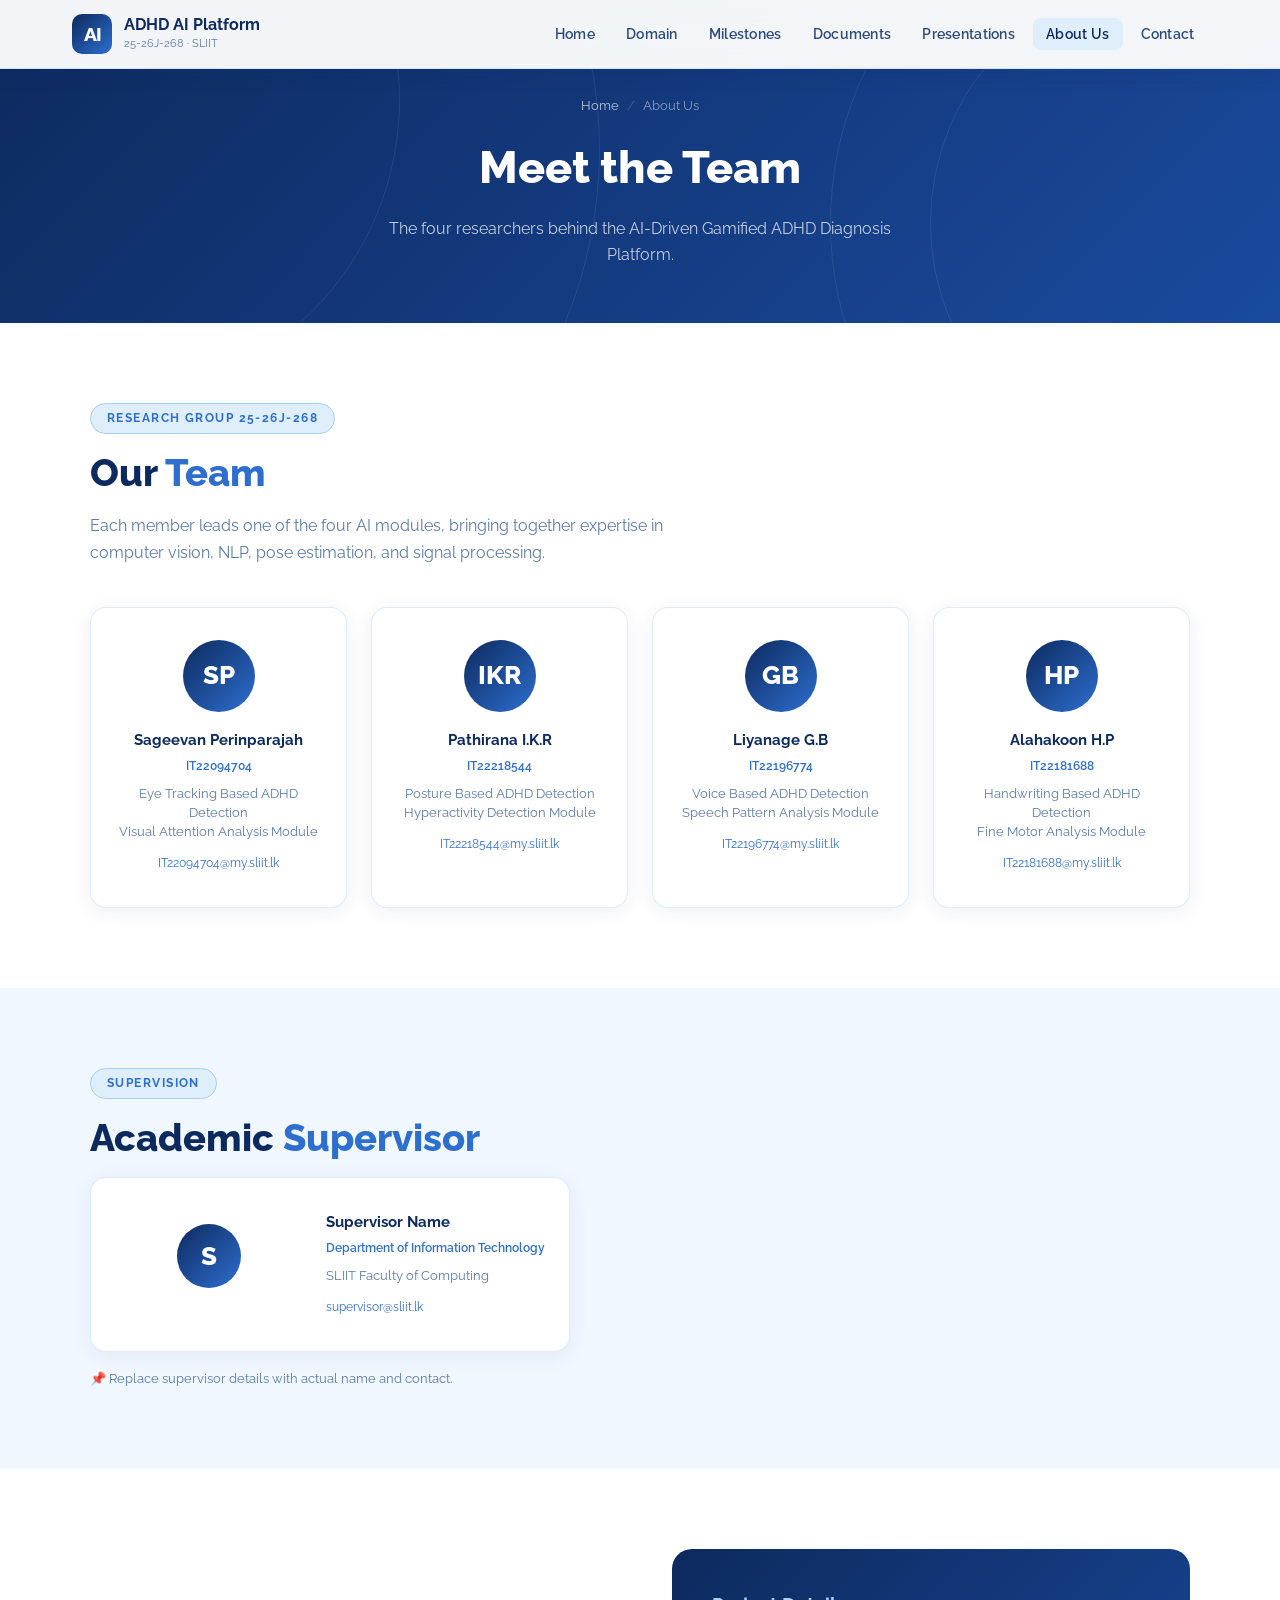
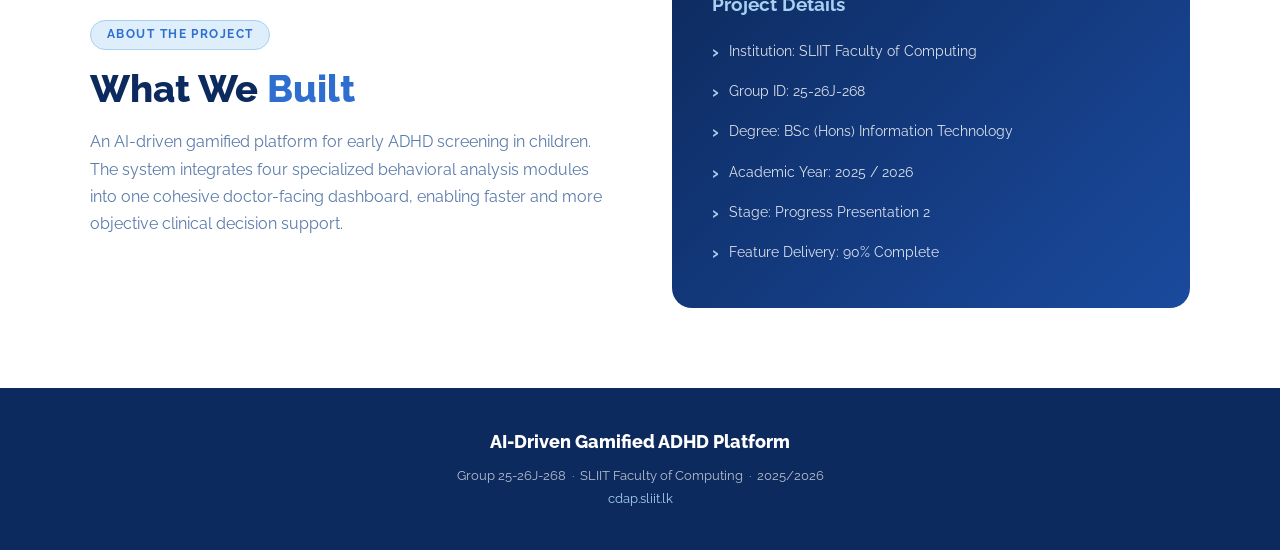
==== pages/about.html @ 0d10deef "first" ====
<!DOCTYPE html>
<html lang="en">
<head>
  <meta charset="UTF-8" />
  <meta name="viewport" content="width=device-width, initial-scale=1.0" />
  <title>About Us | ADHD AI Platform</title>
  <link rel="stylesheet" href="../assets/css/style.css" />
</head>
<body>

<nav>
  <div class="nav-inner">
    <a href="../index.html" class="nav-brand">
      <div class="nav-brand-icon">AI</div>
      <div>
        <div class="nav-brand-text">ADHD AI Platform</div>
        <div class="nav-brand-sub">25-26J-268 · SLIIT</div>
      </div>
    </a>
    <ul class="nav-links">
      <li><a href="../index.html">Home</a></li>
      <li><a href="domain.html">Domain</a></li>
      <li><a href="milestones.html">Milestones</a></li>
      <li><a href="documents.html">Documents</a></li>
      <li><a href="presentations.html">Presentations</a></li>
      <li><a href="about.html">About Us</a></li>
      <li><a href="contact.html">Contact</a></li>
    </ul>
    <div class="hamburger"><span></span><span></span><span></span></div>
  </div>
</nav>

<div class="page-hero">
  <div class="page-hero-waves">
    <div class="wave"></div><div class="wave"></div>
    <div class="wave"></div><div class="wave"></div>
  </div>
  <div class="page-hero-inner">
    <div class="breadcrumb"><a href="../index.html">Home</a><span class="breadcrumb-sep">/</span>About Us</div>
    <h1>Meet the Team</h1>
    <p>The four researchers behind the AI-Driven Gamified ADHD Diagnosis Platform.</p>
  </div>
</div>

<section class="section">
  <div class="section-inner">
    <span class="section-tag">Research Group 25-26J-268</span>
    <h2 class="section-title">Our <span>Team</span></h2>
    <p class="section-desc" style="margin-bottom:2.5rem">Each member leads one of the four AI modules, bringing together expertise in computer vision, NLP, pose estimation, and signal processing.</p>
    <div class="team-grid">

      <div class="team-card">
        <div class="team-avatar">SP</div>
        <div class="team-name">Sageevan Perinparajah</div>
        <div class="team-id">IT22094704</div>
        <div class="team-role">Eye Tracking Based ADHD Detection<br>Visual Attention Analysis Module</div>
        <a href="mailto:IT22094704@my.sliit.lk" class="team-email">IT22094704@my.sliit.lk</a>
      </div>

      <div class="team-card">
        <div class="team-avatar">IKR</div>
        <div class="team-name">Pathirana I.K.R</div>
        <div class="team-id">IT22218544</div>
        <div class="team-role">Posture Based ADHD Detection<br>Hyperactivity Detection Module</div>
        <a href="mailto:IT22218544@my.sliit.lk" class="team-email">IT22218544@my.sliit.lk</a>
      </div>

      <div class="team-card">
        <div class="team-avatar">GB</div>
        <div class="team-name">Liyanage G.B</div>
        <div class="team-id">IT22196774</div>
        <div class="team-role">Voice Based ADHD Detection<br>Speech Pattern Analysis Module</div>
        <a href="mailto:IT22196774@my.sliit.lk" class="team-email">IT22196774@my.sliit.lk</a>
      </div>

      <div class="team-card">
        <div class="team-avatar">HP</div>
        <div class="team-name">Alahakoon H.P</div>
        <div class="team-id">IT22181688</div>
        <div class="team-role">Handwriting Based ADHD Detection<br>Fine Motor Analysis Module</div>
        <a href="mailto:IT22181688@my.sliit.lk" class="team-email">IT22181688@my.sliit.lk</a>
      </div>

    </div>
  </div>
</section>

<!-- SUPERVISOR -->
<section class="section section-alt">
  <div class="section-inner">
    <span class="section-tag">Supervision</span>
    <h2 class="section-title">Academic <span>Supervisor</span></h2>
    <div style="max-width:480px">
      <div class="team-card" style="text-align:left;display:flex;align-items:center;gap:1.5rem">
        <div class="team-avatar" style="width:64px;height:64px;flex-shrink:0">S</div>
        <div>
          <div class="team-name">Supervisor Name</div>
          <div class="team-id">Department of Information Technology</div>
          <div class="team-role">SLIIT Faculty of Computing</div>
          <a href="mailto:supervisor@sliit.lk" class="team-email">supervisor@sliit.lk</a>
        </div>
      </div>
      <p style="font-size:0.82rem;color:var(--text-light);margin-top:1rem">📌 Replace supervisor details with actual name and contact.</p>
    </div>
  </div>
</section>

<!-- PROJECT SUMMARY -->
<section class="section">
  <div class="section-inner">
    <div class="two-col">
      <div>
        <span class="section-tag">About the Project</span>
        <h2 class="section-title">What We <span>Built</span></h2>
        <p class="section-desc">An AI-driven gamified platform for early ADHD screening in children. The system integrates four specialized behavioral analysis modules into one cohesive doctor-facing dashboard, enabling faster and more objective clinical decision support.</p>
      </div>
      <div>
        <div class="highlight-box">
          <h3>Project Details</h3>
          <ul class="highlight-list">
            <li>Institution: SLIIT Faculty of Computing</li>
            <li>Group ID: 25-26J-268</li>
            <li>Degree: BSc (Hons) Information Technology</li>
            <li>Academic Year: 2025 / 2026</li>
            <li>Stage: Progress Presentation 2</li>
            <li>Feature Delivery: 90% Complete</li>
          </ul>
        </div>
      </div>
    </div>
  </div>
</section>

<footer>
  <div class="footer-brand">AI-Driven Gamified ADHD Platform</div>
  <p>Group 25-26J-268 &nbsp;·&nbsp; SLIIT Faculty of Computing &nbsp;·&nbsp; 2025/2026<br>
  <a href="http://cdap.sliit.lk/">cdap.sliit.lk</a></p>
</footer>

<script src="../assets/js/main.js"></script>
</body>
</html>
---- assets/css/style.css ----
@import url('https://fonts.googleapis.com/css2?family=Raleway:wght@300;400;500;600;700;800;900&family=Source+Serif+4:ital,wght@0,300;0,400;0,600;1,300&display=swap');

:root {
  --navy: #0d2a5e;
  --blue: #1a4a9e;
  --mid-blue: #2d6ecf;
  --sky: #5ba4e0;
  --light-blue: #a8d0f0;
  --pale: #deeefa;
  --white: #ffffff;
  --text-dark: #0b1f47;
  --text-mid: #2c4a7a;
  --text-light: #5a7aaa;
  --accent-red: #e03030;
  --bg-light: #f0f7ff;
  --shadow: rgba(13,42,94,0.15);
  --transition: 0.3s cubic-bezier(0.4,0,0.2,1);
}

*, *::before, *::after { box-sizing: border-box; margin: 0; padding: 0; }

html { scroll-behavior: smooth; }

body {
  font-family: 'Raleway', sans-serif;
  color: var(--text-dark);
  background: var(--white);
  overflow-x: hidden;
  line-height: 1.6;
}

/* ── NAV ── */
nav {
  position: fixed; top: 0; left: 0; right: 0; z-index: 1000;
  background: rgba(255,255,255,0.95);
  backdrop-filter: blur(12px);
  border-bottom: 1px solid rgba(90,164,224,0.2);
  box-shadow: 0 2px 20px var(--shadow);
}
.nav-inner {
  max-width: 1200px; margin: 0 auto;
  display: flex; align-items: center; justify-content: space-between;
  padding: 0 2rem; height: 68px;
}
.nav-brand {
  display: flex; align-items: center; gap: 0.75rem;
  text-decoration: none;
}
.nav-brand-icon {
  width: 40px; height: 40px; background: linear-gradient(135deg, var(--navy), var(--mid-blue));
  border-radius: 10px; display: flex; align-items: center; justify-content: center;
  font-size: 1.2rem; color: white; font-weight: 800; letter-spacing: -1px;
}
.nav-brand-text { font-size: 1rem; font-weight: 700; color: var(--navy); line-height: 1.2; }
.nav-brand-sub { font-size: 0.7rem; color: var(--text-light); font-weight: 400; }

.nav-links { display: flex; gap: 0.25rem; list-style: none; }
.nav-links a {
  text-decoration: none; color: var(--text-mid); font-size: 0.85rem; font-weight: 600;
  padding: 0.5rem 0.85rem; border-radius: 8px; transition: var(--transition);
  letter-spacing: 0.02em;
}
.nav-links a:hover, .nav-links a.active {
  background: var(--pale); color: var(--navy);
}
.hamburger { display: none; flex-direction: column; gap: 5px; cursor: pointer; padding: 4px; }
.hamburger span { width: 24px; height: 2px; background: var(--navy); border-radius: 2px; transition: var(--transition); }

/* ── HERO ── */
.hero {
  min-height: 100vh;
  background: linear-gradient(135deg, var(--navy) 0%, var(--blue) 50%, #1e5fba 100%);
  position: relative; overflow: hidden;
  display: flex; align-items: center; justify-content: center;
  padding-top: 68px;
}
.hero-waves {
  position: absolute; inset: 0; pointer-events: none; overflow: hidden;
}
.wave {
  position: absolute; border-radius: 50%;
  border: 1px solid rgba(255,255,255,0.08);
  animation: waveExpand 8s ease-in-out infinite;
}
.wave:nth-child(1) { width: 600px; height: 600px; top: -200px; left: -200px; animation-delay: 0s; }
.wave:nth-child(2) { width: 900px; height: 900px; top: -300px; left: -300px; animation-delay: 2s; }
.wave:nth-child(3) { width: 500px; height: 500px; bottom: -150px; right: -150px; animation-delay: 4s; }
.wave:nth-child(4) { width: 700px; height: 700px; bottom: -250px; right: -250px; animation-delay: 1s; }
@keyframes waveExpand {
  0%,100% { transform: scale(1); opacity: 0.5; }
  50% { transform: scale(1.05); opacity: 1; }
}
.hero-content {
  position: relative; z-index: 10; text-align: center;
  max-width: 900px; padding: 3rem 2rem;
}
.hero-badge {
  display: inline-flex; align-items: center; gap: 0.5rem;
  background: rgba(255,255,255,0.15); backdrop-filter: blur(10px);
  border: 1px solid rgba(255,255,255,0.25); border-radius: 100px;
  padding: 0.4rem 1.2rem; margin-bottom: 2rem;
  color: rgba(255,255,255,0.9); font-size: 0.8rem; font-weight: 600; letter-spacing: 0.1em;
  text-transform: uppercase;
}
.hero-badge-dot { width: 6px; height: 6px; background: var(--light-blue); border-radius: 50%; animation: pulse 2s infinite; }
@keyframes pulse { 0%,100% { opacity: 1; } 50% { opacity: 0.3; } }

.hero h1 {
  font-size: clamp(2rem, 5vw, 3.5rem); font-weight: 800;
  color: white; line-height: 1.15; margin-bottom: 1.5rem;
  text-shadow: 0 2px 20px rgba(0,0,0,0.2);
}
.hero h1 em { font-style: normal; color: var(--light-blue); }
.hero-sub {
  font-size: 1.05rem; color: rgba(255,255,255,0.8); max-width: 680px;
  margin: 0 auto 2.5rem; font-weight: 400; line-height: 1.7;
}
.hero-id {
  font-size: 0.85rem; color: rgba(255,255,255,0.5); margin-bottom: 2.5rem; letter-spacing: 0.05em;
}
.hero-ctas { display: flex; gap: 1rem; justify-content: center; flex-wrap: wrap; margin-bottom: 3.5rem; }
.btn-primary {
  background: white; color: var(--navy); padding: 0.85rem 2rem;
  border-radius: 100px; font-weight: 700; font-size: 0.9rem;
  text-decoration: none; transition: var(--transition);
  box-shadow: 0 4px 20px rgba(0,0,0,0.2);
}
.btn-primary:hover { transform: translateY(-2px); box-shadow: 0 8px 30px rgba(0,0,0,0.3); }
.btn-outline {
  border: 1.5px solid rgba(255,255,255,0.5); color: white; padding: 0.85rem 2rem;
  border-radius: 100px; font-weight: 600; font-size: 0.9rem;
  text-decoration: none; transition: var(--transition);
}
.btn-outline:hover { background: rgba(255,255,255,0.1); border-color: white; }

.hero-stats {
  display: flex; gap: 2.5rem; justify-content: center; flex-wrap: wrap;
}
.stat { text-align: center; }
.stat-num { font-size: 2rem; font-weight: 800; color: white; display: block; }
.stat-label { font-size: 0.75rem; color: rgba(255,255,255,0.6); font-weight: 500; letter-spacing: 0.05em; text-transform: uppercase; }

/* ── SECTIONS ── */
.section { padding: 5rem 2rem; }
.section-inner { max-width: 1100px; margin: 0 auto; }
.section-alt { background: var(--bg-light); }

.section-tag {
  display: inline-block; background: var(--pale); color: var(--mid-blue);
  font-size: 0.75rem; font-weight: 700; letter-spacing: 0.12em; text-transform: uppercase;
  padding: 0.3rem 1rem; border-radius: 100px; margin-bottom: 1rem;
  border: 1px solid var(--light-blue);
}
.section-title {
  font-size: clamp(1.6rem, 3.5vw, 2.4rem); font-weight: 800; color: var(--navy);
  line-height: 1.2; margin-bottom: 1rem;
}
.section-title span { color: var(--mid-blue); }
.section-desc { font-size: 1rem; color: var(--text-light); max-width: 600px; line-height: 1.7; }

/* ── CARDS ── */
.cards-grid { display: grid; grid-template-columns: repeat(auto-fill, minmax(260px, 1fr)); gap: 1.5rem; margin-top: 2.5rem; }
.card {
  background: white; border-radius: 16px; padding: 1.75rem;
  border: 1px solid rgba(90,164,224,0.2);
  box-shadow: 0 4px 20px rgba(13,42,94,0.07);
  transition: var(--transition);
}
.card:hover { transform: translateY(-4px); box-shadow: 0 12px 40px rgba(13,42,94,0.14); border-color: var(--sky); }
.card-icon {
  width: 50px; height: 50px; background: linear-gradient(135deg, var(--pale), var(--light-blue));
  border-radius: 14px; display: flex; align-items: center; justify-content: center;
  font-size: 1.4rem; margin-bottom: 1.2rem;
}
.card h3 { font-size: 1rem; font-weight: 700; color: var(--navy); margin-bottom: 0.6rem; }
.card p { font-size: 0.88rem; color: var(--text-light); line-height: 1.6; }

/* ── TWO COL ── */
.two-col { display: grid; grid-template-columns: 1fr 1fr; gap: 4rem; align-items: center; }
.two-col.reverse { direction: rtl; }
.two-col.reverse > * { direction: ltr; }
@media(max-width:768px) {
  .two-col { grid-template-columns: 1fr; gap: 2rem; }
  .two-col.reverse { direction: ltr; }
}

/* ── HIGHLIGHT BOX ── */
.highlight-box {
  background: linear-gradient(135deg, var(--navy), var(--blue));
  border-radius: 20px; padding: 2.5rem; color: white;
}
.highlight-box h3 { font-size: 1.2rem; font-weight: 700; margin-bottom: 1rem; color: var(--light-blue); }
.highlight-box p { font-size: 0.92rem; line-height: 1.7; color: rgba(255,255,255,0.85); }
.highlight-list { list-style: none; display: flex; flex-direction: column; gap: 0.6rem; margin-top: 1rem; }
.highlight-list li { display: flex; align-items: center; gap: 0.6rem; font-size: 0.88rem; color: rgba(255,255,255,0.85); }
.highlight-list li::before { content: '›'; color: var(--light-blue); font-size: 1.2rem; font-weight: 700; }

/* ── TIMELINE ── */
.timeline { position: relative; padding-left: 2rem; margin-top: 2.5rem; }
.timeline::before { content: ''; position: absolute; left: 0; top: 0; bottom: 0; width: 2px; background: linear-gradient(to bottom, var(--mid-blue), var(--light-blue)); }
.timeline-item { position: relative; padding: 0 0 2.5rem 2rem; }
.timeline-item:last-child { padding-bottom: 0; }
.timeline-dot {
  position: absolute; left: -2rem; top: 0; transform: translateX(50%);
  width: 14px; height: 14px; background: var(--mid-blue); border-radius: 50%;
  border: 3px solid white; box-shadow: 0 0 0 3px var(--light-blue);
}
.timeline-date { font-size: 0.75rem; font-weight: 700; color: var(--mid-blue); text-transform: uppercase; letter-spacing: 0.08em; margin-bottom: 0.35rem; }
.timeline-title { font-size: 1rem; font-weight: 700; color: var(--navy); margin-bottom: 0.4rem; }
.timeline-desc { font-size: 0.87rem; color: var(--text-light); line-height: 1.6; }
.timeline-mark { display: inline-block; font-size: 0.75rem; font-weight: 700; padding: 0.15rem 0.6rem; border-radius: 100px; margin-top: 0.4rem; }
.mark-done { background: #e6f4ea; color: #2e7d32; }
.mark-progress { background: #fff3e0; color: #e65100; }
.mark-pending { background: var(--pale); color: var(--mid-blue); }

/* ── TABLE ── */
.doc-table { width: 100%; border-collapse: collapse; margin-top: 2rem; }
.doc-table th {
  background: var(--navy); color: white; padding: 0.85rem 1.2rem;
  text-align: left; font-size: 0.8rem; font-weight: 700; letter-spacing: 0.06em; text-transform: uppercase;
}
.doc-table th:first-child { border-radius: 10px 0 0 0; }
.doc-table th:last-child { border-radius: 0 10px 0 0; }
.doc-table td { padding: 0.85rem 1.2rem; border-bottom: 1px solid rgba(90,164,224,0.15); font-size: 0.88rem; color: var(--text-mid); vertical-align: middle; }
.doc-table tr:hover td { background: var(--bg-light); }
.doc-link { color: var(--mid-blue); text-decoration: none; font-weight: 600; transition: var(--transition); }
.doc-link:hover { color: var(--navy); text-decoration: underline; }
.badge {
  display: inline-block; font-size: 0.7rem; font-weight: 700; padding: 0.2rem 0.6rem;
  border-radius: 100px; text-transform: uppercase; letter-spacing: 0.05em;
}
.badge-done { background: #e6f4ea; color: #2e7d32; }
.badge-pending { background: var(--pale); color: var(--mid-blue); }

/* ── TEAM ── */
.team-grid { display: grid; grid-template-columns: repeat(auto-fill, minmax(230px, 1fr)); gap: 1.5rem; margin-top: 2.5rem; }
.team-card {
  background: white; border-radius: 16px; padding: 2rem 1.5rem; text-align: center;
  border: 1px solid rgba(90,164,224,0.2); box-shadow: 0 4px 20px rgba(13,42,94,0.07);
  transition: var(--transition);
}
.team-card:hover { transform: translateY(-4px); box-shadow: 0 12px 40px rgba(13,42,94,0.14); }
.team-avatar {
  width: 72px; height: 72px; border-radius: 50%; margin: 0 auto 1rem;
  display: flex; align-items: center; justify-content: center;
  font-size: 1.6rem; font-weight: 800; color: white;
  background: linear-gradient(135deg, var(--navy), var(--mid-blue));
  font-family: 'Raleway', sans-serif;
}
.team-name { font-size: 0.95rem; font-weight: 700; color: var(--navy); margin-bottom: 0.25rem; }
.team-id { font-size: 0.78rem; color: var(--mid-blue); font-weight: 600; margin-bottom: 0.5rem; }
.team-role { font-size: 0.8rem; color: var(--text-light); line-height: 1.5; }
.team-email { display: inline-block; margin-top: 0.75rem; font-size: 0.78rem; color: var(--mid-blue); text-decoration: none; }
.team-email:hover { text-decoration: underline; }

/* ── CONTACT ── */
.contact-form { max-width: 600px; }
.form-group { margin-bottom: 1.25rem; }
.form-group label { display: block; font-size: 0.82rem; font-weight: 700; color: var(--navy); margin-bottom: 0.4rem; letter-spacing: 0.03em; }
.form-group input, .form-group textarea, .form-group select {
  width: 100%; padding: 0.85rem 1rem; border: 1.5px solid rgba(90,164,224,0.35);
  border-radius: 10px; font-family: 'Raleway', sans-serif; font-size: 0.9rem; color: var(--text-dark);
  background: white; outline: none; transition: var(--transition);
}
.form-group input:focus, .form-group textarea:focus, .form-group select:focus {
  border-color: var(--mid-blue); box-shadow: 0 0 0 3px rgba(45,110,207,0.12);
}
.form-group textarea { resize: vertical; min-height: 130px; }
.btn-submit {
  background: linear-gradient(135deg, var(--navy), var(--mid-blue));
  color: white; border: none; padding: 0.9rem 2.5rem;
  border-radius: 100px; font-family: 'Raleway', sans-serif; font-size: 0.9rem; font-weight: 700;
  cursor: pointer; transition: var(--transition);
}
.btn-submit:hover { transform: translateY(-2px); box-shadow: 0 8px 25px rgba(13,42,94,0.3); }

/* ── FOOTER ── */
footer {
  background: var(--navy); color: rgba(255,255,255,0.7);
  padding: 2.5rem 2rem; text-align: center;
}
footer .footer-brand { font-size: 1.1rem; font-weight: 800; color: white; margin-bottom: 0.5rem; }
footer p { font-size: 0.8rem; line-height: 1.8; }
footer a { color: var(--light-blue); text-decoration: none; }

/* ── ARCH DIAGRAM ── */
.arch-diagram {
  background: var(--bg-light); border-radius: 16px; padding: 2rem;
  border: 1px solid rgba(90,164,224,0.2); margin-top: 2rem;
}
.arch-row { display: flex; gap: 1rem; justify-content: center; align-items: stretch; flex-wrap: wrap; margin-bottom: 1rem; }
.arch-box {
  background: white; border: 1.5px solid var(--light-blue); border-radius: 12px;
  padding: 0.8rem 1.2rem; text-align: center; min-width: 140px;
  font-size: 0.78rem; font-weight: 600; color: var(--navy); line-height: 1.4;
}
.arch-box.dark { background: var(--navy); color: white; border-color: var(--navy); }
.arch-box.mid { background: var(--pale); border-color: var(--sky); }
.arch-label { font-size: 0.65rem; color: var(--text-light); font-weight: 400; margin-top: 0.2rem; display: block; }
.arch-arrow { display: flex; align-items: center; color: var(--sky); font-size: 1.4rem; font-weight: 300; }

/* ── PAGE HERO ── */
.page-hero {
  background: linear-gradient(135deg, var(--navy) 0%, var(--blue) 100%);
  padding: 6rem 2rem 3.5rem; text-align: center; position: relative; overflow: hidden;
}
.page-hero-waves { position: absolute; inset: 0; pointer-events: none; }
.page-hero-waves .wave { animation-duration: 12s; }
.page-hero-inner { position: relative; z-index: 10; }
.page-hero h1 { font-size: clamp(1.8rem, 4vw, 2.8rem); font-weight: 800; color: white; margin-bottom: 0.75rem; }
.page-hero p { font-size: 1rem; color: rgba(255,255,255,0.75); max-width: 560px; margin: 0 auto; }
.breadcrumb { display: flex; gap: 0.5rem; justify-content: center; align-items: center; margin-bottom: 1rem; font-size: 0.8rem; color: rgba(255,255,255,0.5); }
.breadcrumb a { color: rgba(255,255,255,0.7); text-decoration: none; }
.breadcrumb a:hover { color: white; }
.breadcrumb-sep { opacity: 0.4; }

/* ── SLIDES GRID ── */
.slides-grid { display: grid; grid-template-columns: repeat(auto-fill, minmax(260px, 1fr)); gap: 1.5rem; margin-top: 2rem; }
.slide-card {
  background: white; border-radius: 16px; overflow: hidden;
  border: 1px solid rgba(90,164,224,0.2); box-shadow: 0 4px 20px rgba(13,42,94,0.07);
  transition: var(--transition);
}
.slide-card:hover { transform: translateY(-4px); box-shadow: 0 12px 40px rgba(13,42,94,0.14); }
.slide-thumb {
  height: 140px; background: linear-gradient(135deg, var(--navy), var(--mid-blue));
  display: flex; align-items: center; justify-content: center;
  font-size: 2.5rem; color: rgba(255,255,255,0.3);
}
.slide-info { padding: 1.2rem; }
.slide-info h3 { font-size: 0.95rem; font-weight: 700; color: var(--navy); margin-bottom: 0.3rem; }
.slide-info p { font-size: 0.82rem; color: var(--text-light); margin-bottom: 0.8rem; }
.slide-link { color: var(--mid-blue); font-size: 0.82rem; font-weight: 600; text-decoration: none; }
.slide-link:hover { color: var(--navy); }

/* ── RESPONSIVE ── */
@media(max-width:900px) {
  .nav-links { display: none; flex-direction: column; position: absolute; top: 68px; left: 0; right: 0; background: white; border-bottom: 1px solid var(--pale); padding: 1rem; box-shadow: 0 8px 20px var(--shadow); }
  .nav-links.open { display: flex; }
  .hamburger { display: flex; }
}
@media(max-width:600px) {
  .hero-stats { gap: 1.5rem; }
  .stat-num { font-size: 1.5rem; }
  .cards-grid { grid-template-columns: 1fr; }
}
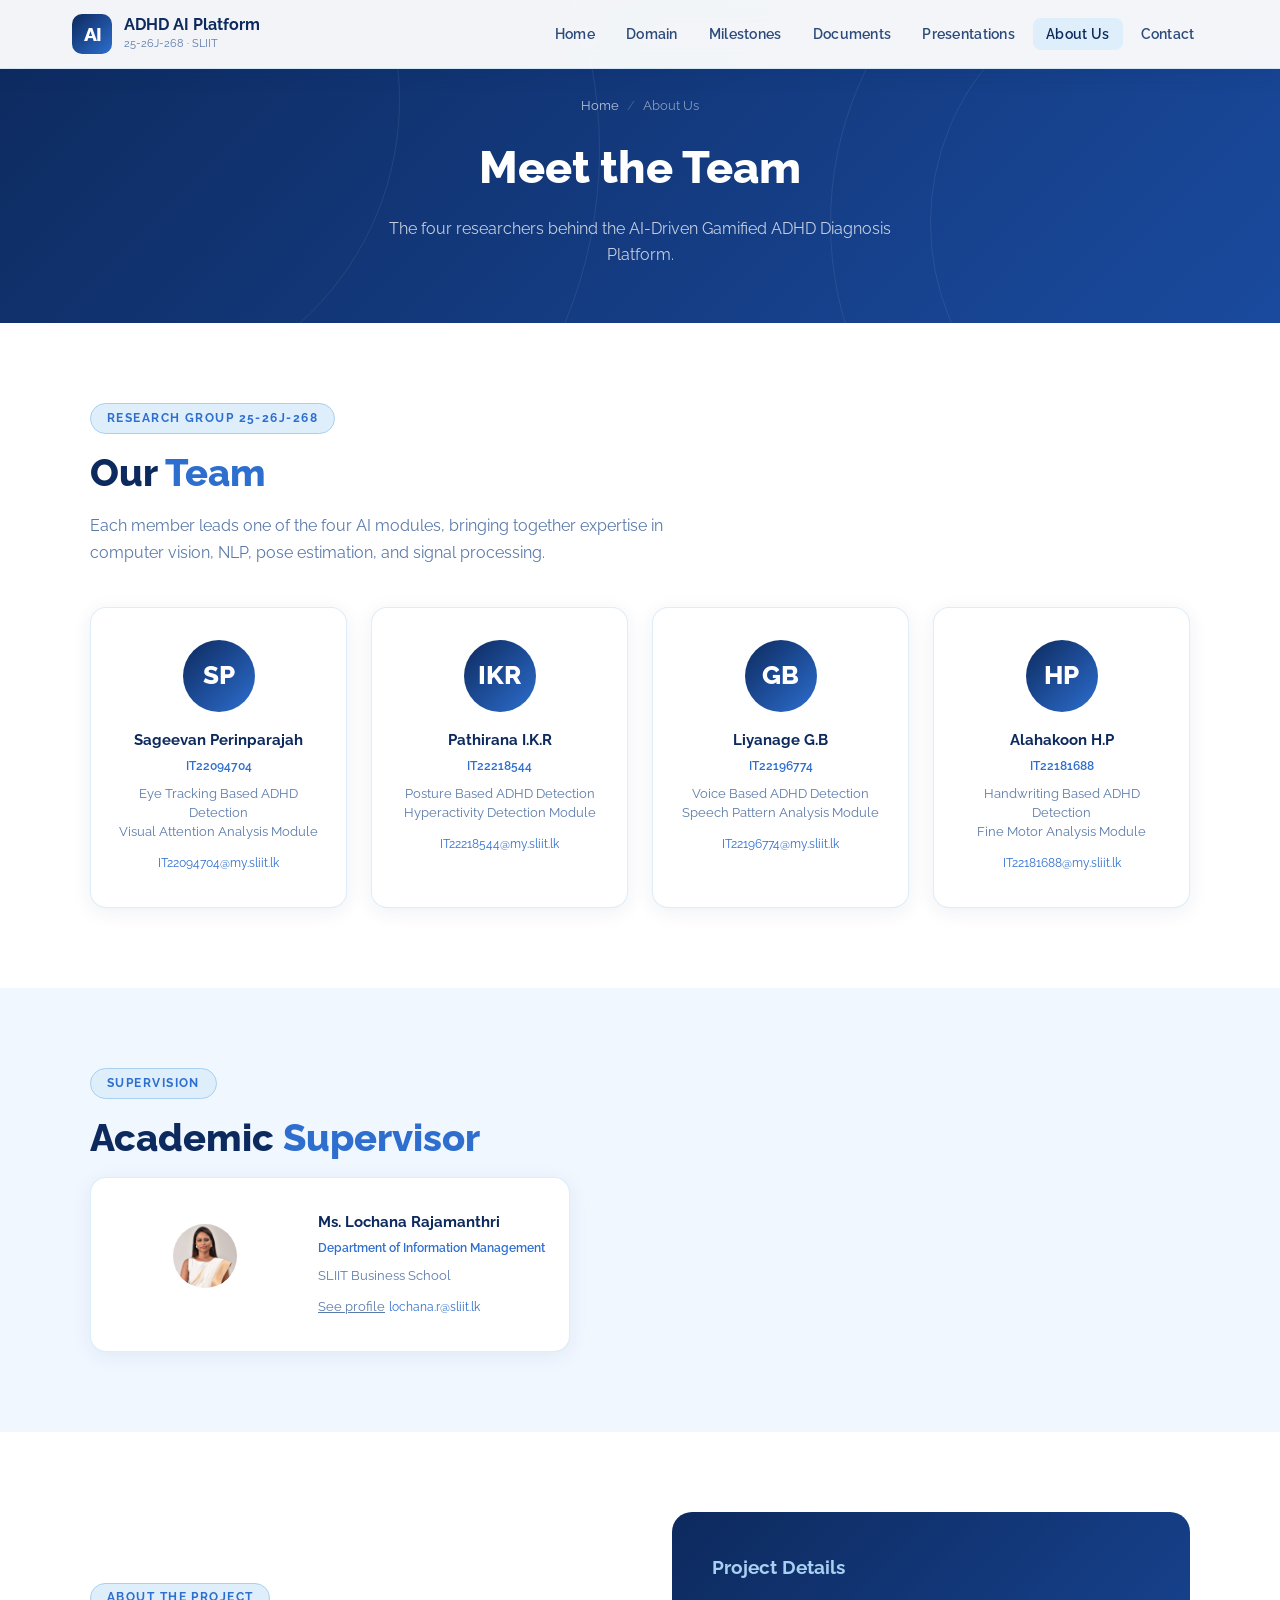
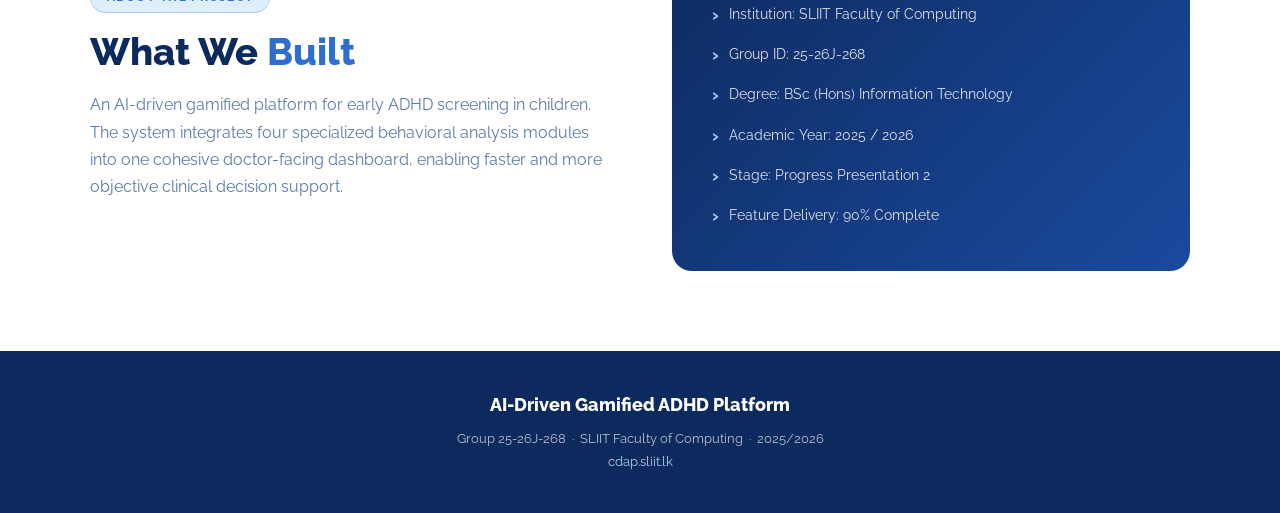
==== commit 178a8552: "Refactor code structure for improved readability and maintainability" ====
--- a/pages/about.html
+++ b/pages/about.html
@@ -92,15 +92,17 @@
     <h2 class="section-title">Academic <span>Supervisor</span></h2>
     <div style="max-width:480px">
       <div class="team-card" style="text-align:left;display:flex;align-items:center;gap:1.5rem">
-        <div class="team-avatar" style="width:64px;height:64px;flex-shrink:0">S</div>
+        <div class="team-avatar" style="width:64px;height:64px;flex-shrink:0;overflow:hidden;padding:0">
+          <img src="../assets/images/supervisor.jpeg" alt="Ms. Lochana Rajamanthri" style="width:100%;height:100%;object-fit:cover" />
+        </div>
         <div>
-          <div class="team-name">Supervisor Name</div>
-          <div class="team-id">Department of Information Technology</div>
-          <div class="team-role">SLIIT Faculty of Computing</div>
-          <a href="mailto:supervisor@sliit.lk" class="team-email">supervisor@sliit.lk</a>
+          <div class="team-name">Ms. Lochana Rajamanthri</div>
+          <div class="team-id">Department of Information Management</div>
+          <div class="team-role">SLIIT Business School</div>
+          <a href="https://www.sliit.lk/academic/academic-staff/lochana.r" class="team-role" target="_blank" rel="noopener noreferrer">See profile</a>
+          <a href="mailto:lochana.r@sliit.lk" class="team-email">lochana.r@sliit.lk</a>
         </div>
       </div>
-      <p style="font-size:0.82rem;color:var(--text-light);margin-top:1rem">📌 Replace supervisor details with actual name and contact.</p>
     </div>
   </div>
 </section>
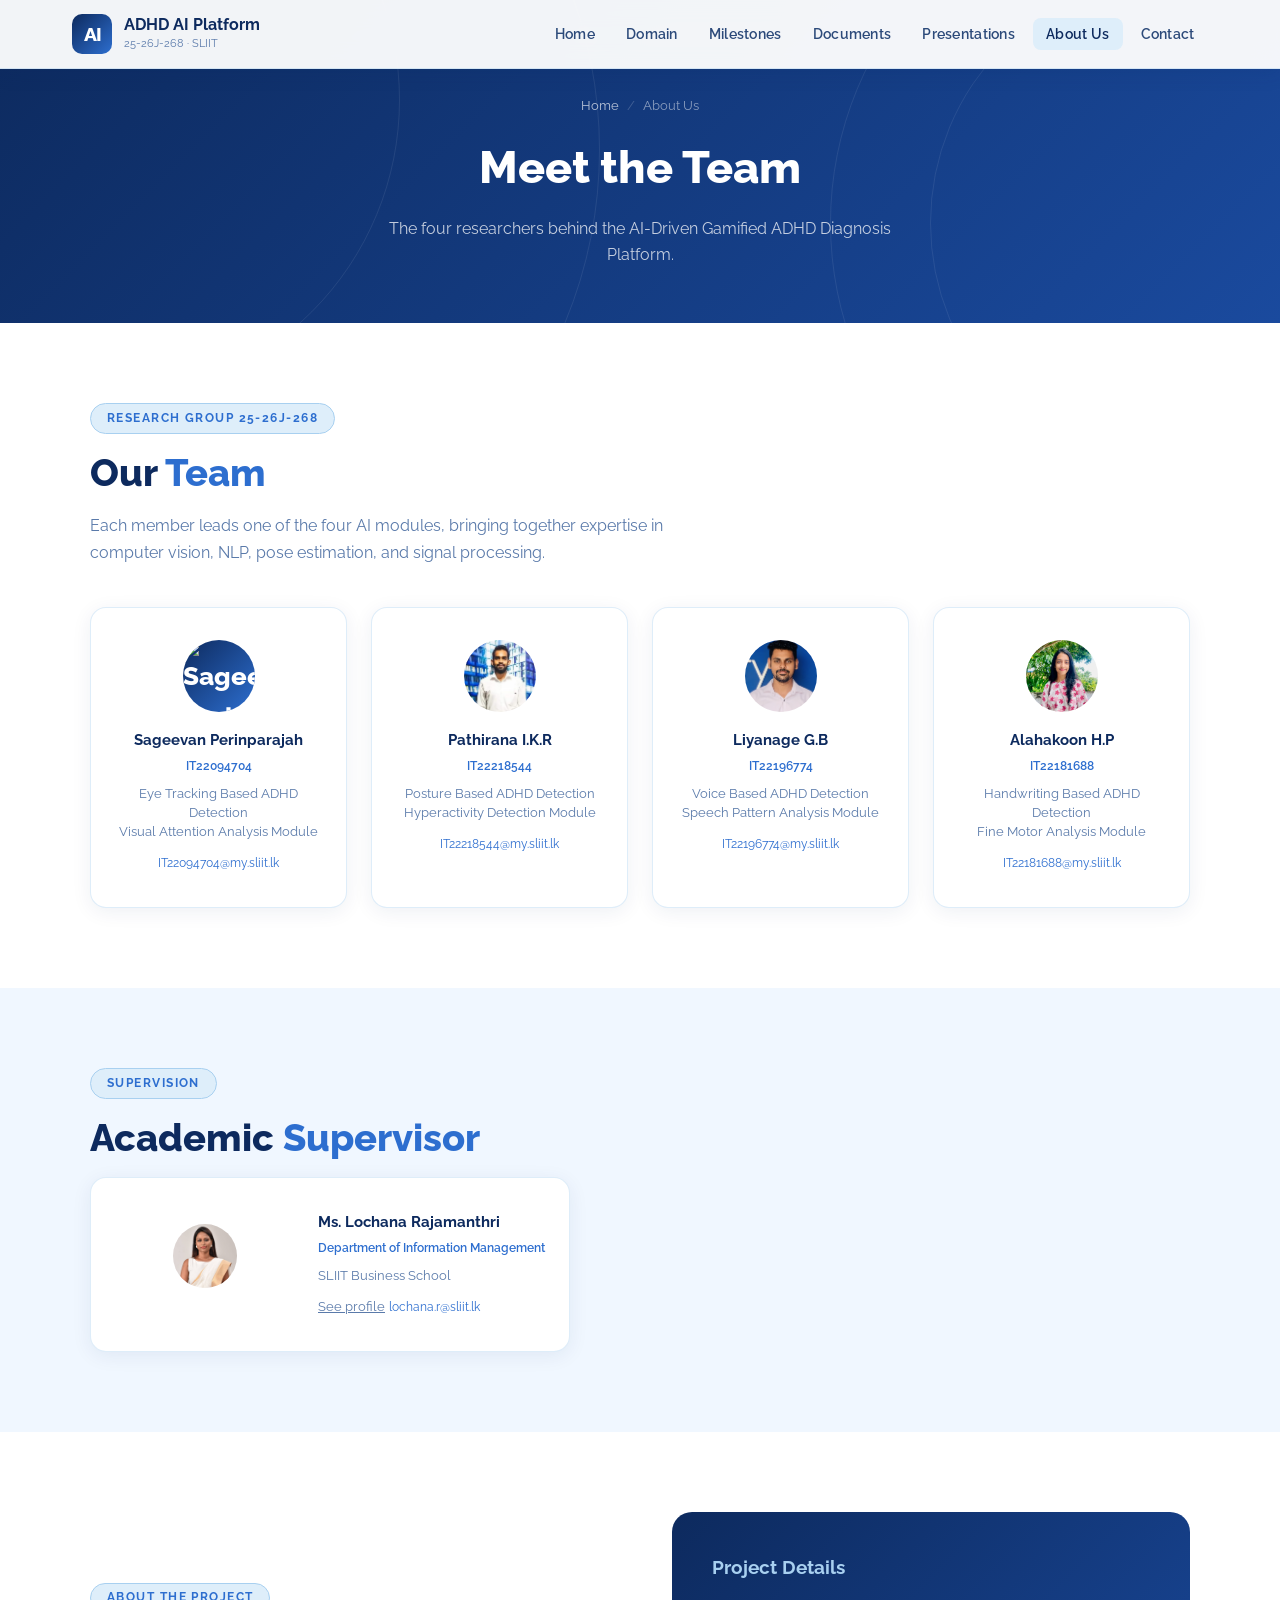
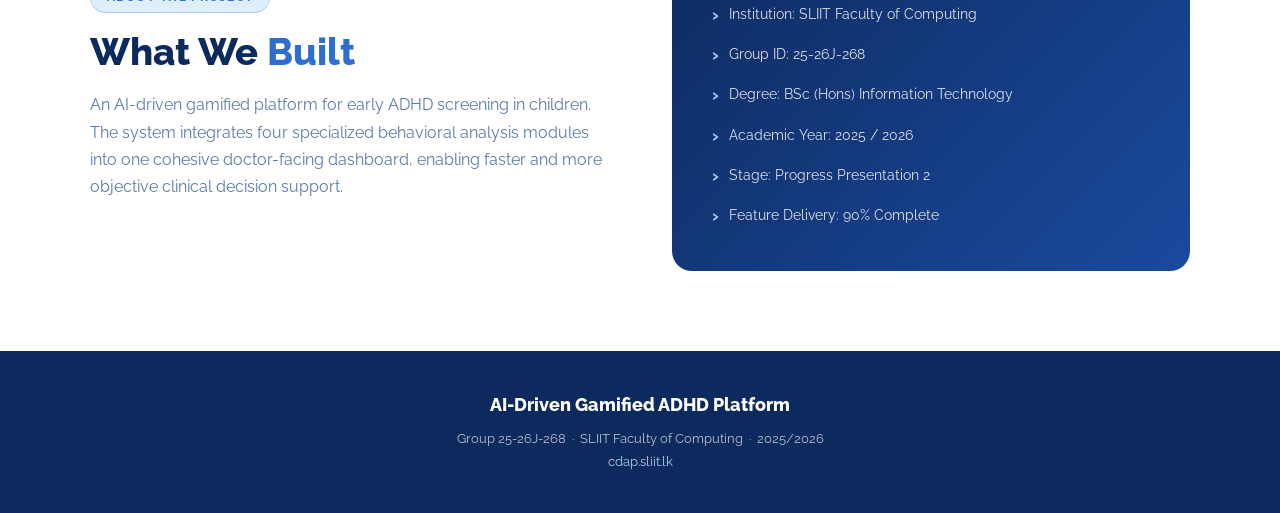
==== commit 1d2c4c8f: "Add team member images to the about page for enhanced visual representation" ====
--- a/pages/about.html
+++ b/pages/about.html
@@ -50,7 +50,9 @@
     <div class="team-grid">
 
       <div class="team-card">
-        <div class="team-avatar">SP</div>
+        <div class="team-avatar" style="overflow:hidden;padding:0">
+          <img src="../assets/images/IT22094704.png" alt="Sageevan Perinparajah" style="width:100%;height:100%;object-fit:cover" />
+        </div>
         <div class="team-name">Sageevan Perinparajah</div>
         <div class="team-id">IT22094704</div>
         <div class="team-role">Eye Tracking Based ADHD Detection<br>Visual Attention Analysis Module</div>
@@ -58,7 +60,9 @@
       </div>
 
       <div class="team-card">
-        <div class="team-avatar">IKR</div>
+        <div class="team-avatar" style="overflow:hidden;padding:0">
+          <img src="../assets/images/IT22218544.jpeg" alt="Pathirana I.K.R" style="width:100%;height:100%;object-fit:cover" />
+        </div>
         <div class="team-name">Pathirana I.K.R</div>
         <div class="team-id">IT22218544</div>
         <div class="team-role">Posture Based ADHD Detection<br>Hyperactivity Detection Module</div>
@@ -66,7 +70,9 @@
       </div>
 
       <div class="team-card">
-        <div class="team-avatar">GB</div>
+        <div class="team-avatar" style="overflow:hidden;padding:0">
+          <img src="../assets/images/IT22196774.jpeg" alt="Liyanage G.B" style="width:100%;height:100%;object-fit:cover" />
+        </div>
         <div class="team-name">Liyanage G.B</div>
         <div class="team-id">IT22196774</div>
         <div class="team-role">Voice Based ADHD Detection<br>Speech Pattern Analysis Module</div>
@@ -74,7 +80,9 @@
       </div>
 
       <div class="team-card">
-        <div class="team-avatar">HP</div>
+        <div class="team-avatar" style="overflow:hidden;padding:0">
+          <img src="../assets/images/IT22181688.jpeg" alt="Alahakoon H.P" style="width:100%;height:100%;object-fit:cover" />
+        </div>
         <div class="team-name">Alahakoon H.P</div>
         <div class="team-id">IT22181688</div>
         <div class="team-role">Handwriting Based ADHD Detection<br>Fine Motor Analysis Module</div>
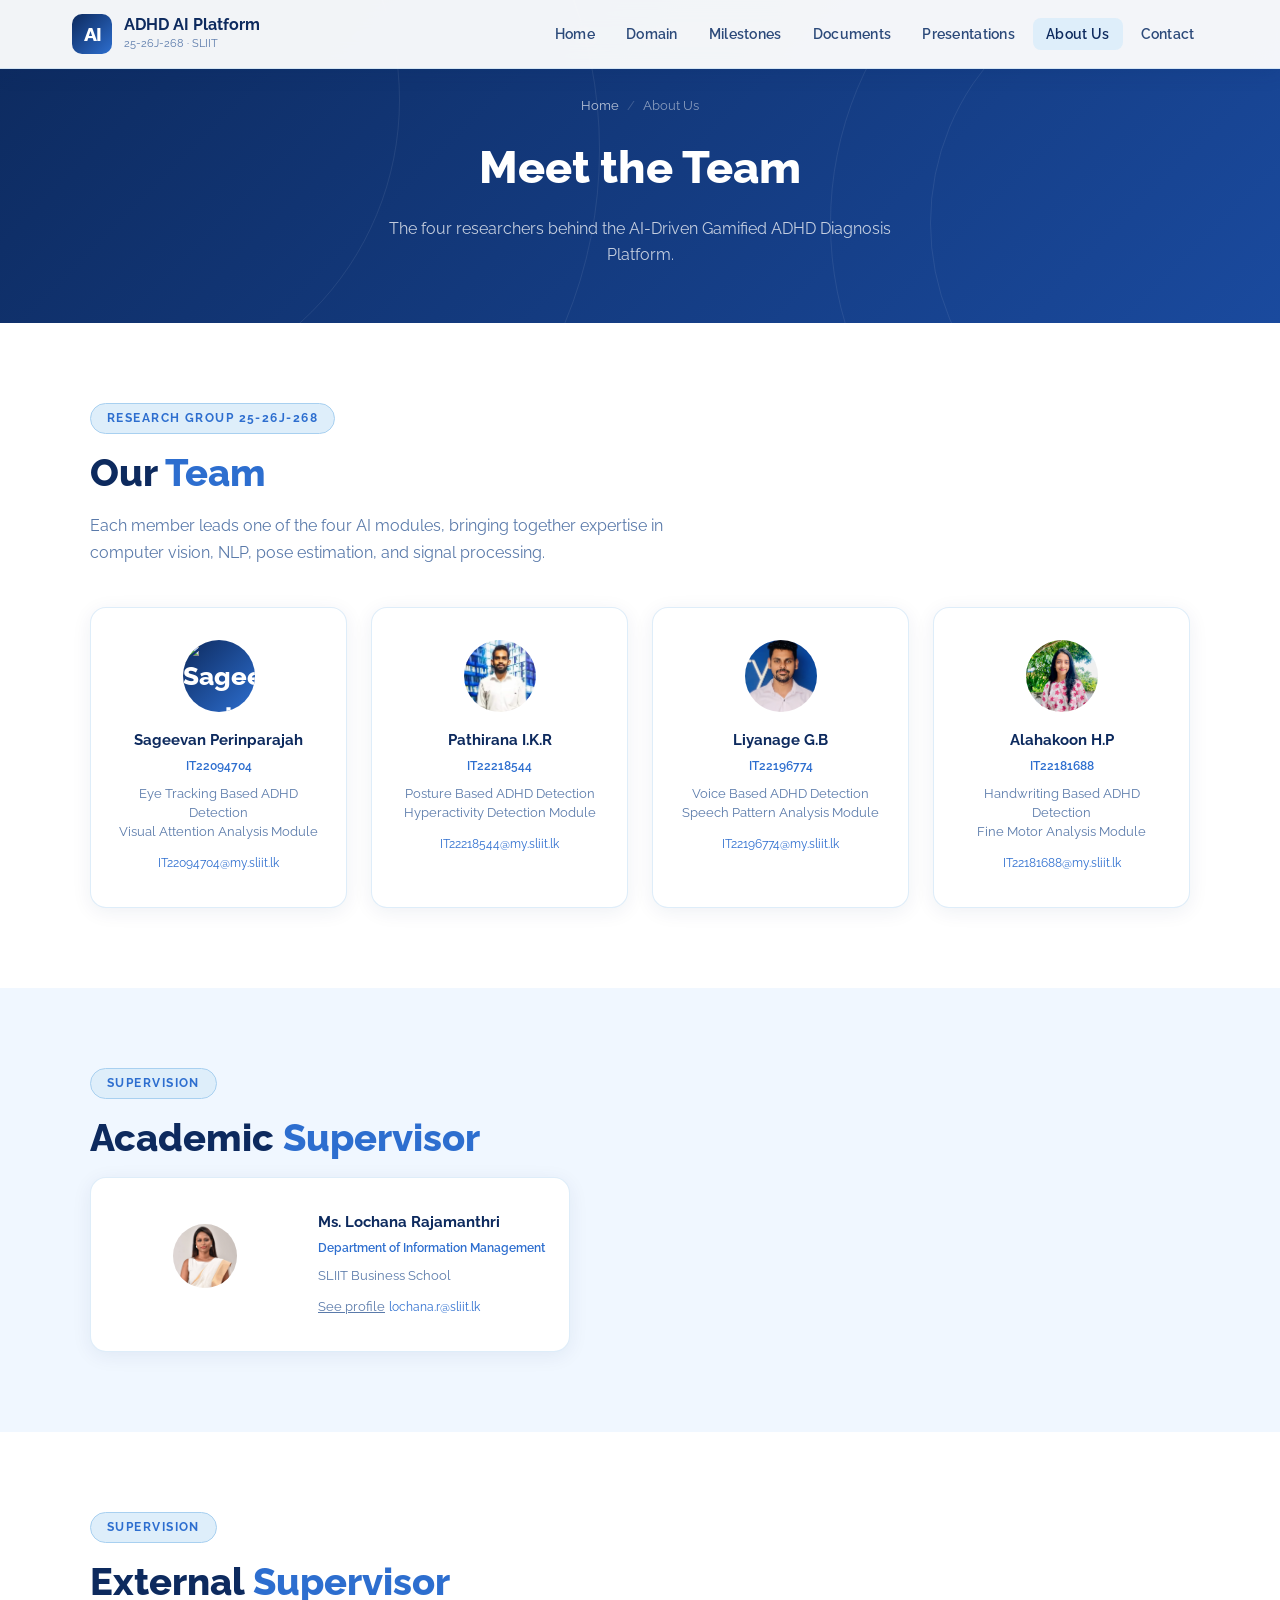
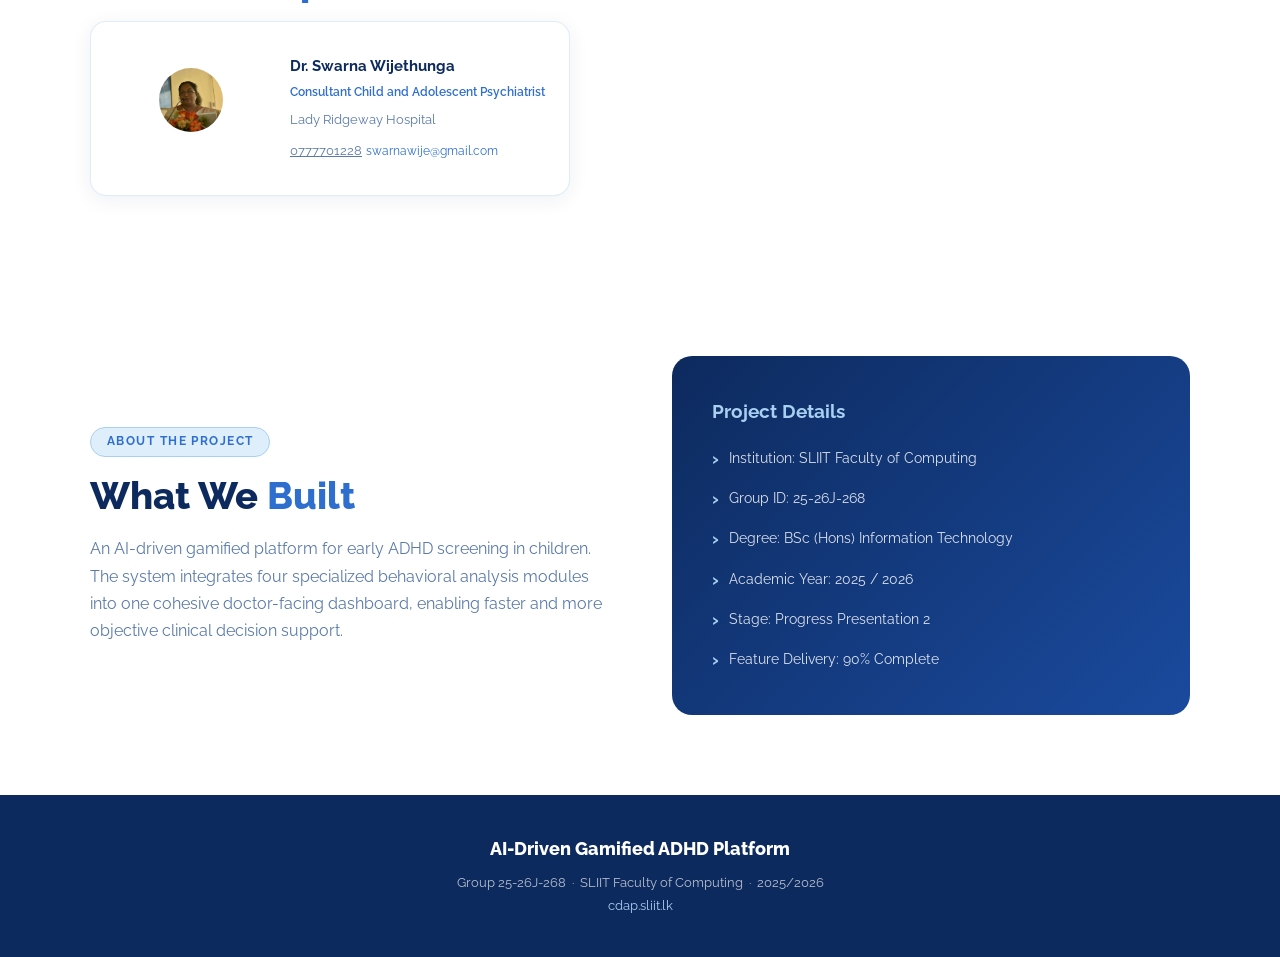
==== commit 9c74c36f: "Add external supervisor section and update documents and presentations for clarity and accessibility" ====
--- a/pages/about.html
+++ b/pages/about.html
@@ -115,6 +115,28 @@
   </div>
 </section>
 
+<!-- EXTERNAL SUPERVISOR -->
+<section class="section">
+  <div class="section-inner">
+    <span class="section-tag">Supervision</span>
+    <h2 class="section-title">External <span>Supervisor</span></h2>
+    <div style="max-width:480px">
+      <div class="team-card" style="text-align:left;display:flex;align-items:center;gap:1.5rem">
+        <div class="team-avatar" style="width:64px;height:64px;flex-shrink:0;overflow:hidden;padding:0">
+          <img src="../assets/images/extrenalSupervisor.jpg" alt="Dr. Swarna Wijethunga" style="width:100%;height:100%;object-fit:cover" />
+        </div>
+        <div>
+          <div class="team-name">Dr. Swarna Wijethunga</div>
+          <div class="team-id">Consultant Child and Adolescent Psychiatrist</div>
+          <div class="team-role">Lady Ridgeway Hospital</div>
+          <a href="tel:0777701228" class="team-role">0777701228</a>
+          <a href="mailto:swarnawije@gmail.com" class="team-email">swarnawije@gmail.com</a>
+        </div>
+      </div>
+    </div>
+  </div>
+</section>
+
 <!-- PROJECT SUMMARY -->
 <section class="section">
   <div class="section-inner">
--- a/assets/css/style.css
+++ b/assets/css/style.css
@@ -175,6 +175,9 @@
 .card h3 { font-size: 1rem; font-weight: 700; color: var(--navy); margin-bottom: 0.6rem; }
 .card p { font-size: 0.88rem; color: var(--text-light); line-height: 1.6; }
 
+/* utility: center a single card inside a grid */
+.card-center { justify-self: center; }
+
 /* ── TWO COL ── */
 .two-col { display: grid; grid-template-columns: 1fr 1fr; gap: 4rem; align-items: center; }
 .two-col.reverse { direction: rtl; }
